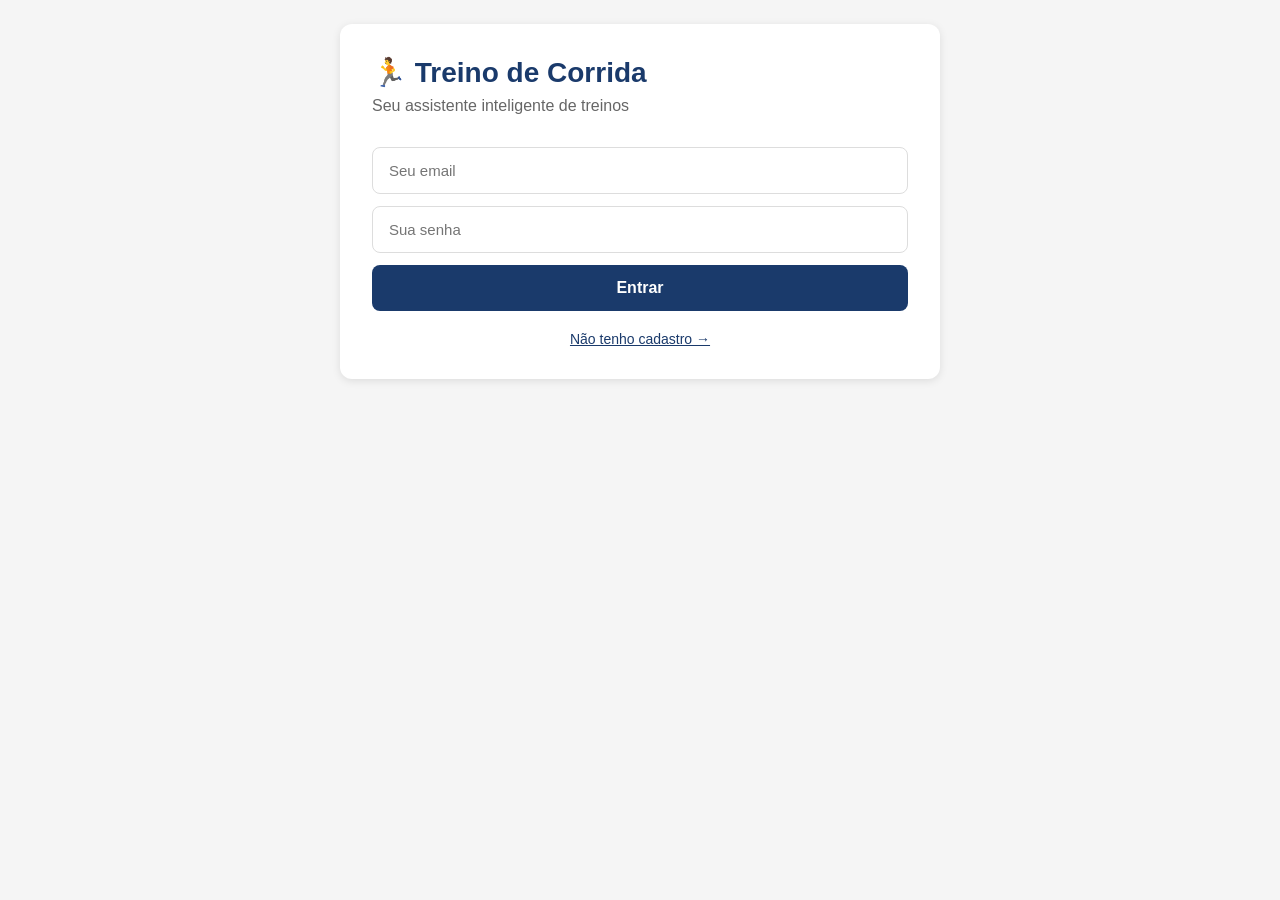
==== corrida-web/index.html @ c20f1a7d "Restauração Front-end" ====
<!DOCTYPE html>
<html lang="pt-BR">

<head>
  <meta charset="UTF-8" />
  <meta name="viewport" content="width=device-width, initial-scale=1.0" />
  <title>Sistema de Treino para Corredores</title>
  <link rel="stylesheet" href="style.css" />
</head>

<body>

  <!-- TELA DE LOGIN -->
  <div id="tela-login" class="tela ativa">
    <div class="card centro">
      <h1>🏃 Treino de Corrida</h1>
      <p class="subtitulo">Seu assistente inteligente de treinos</p>

      <input type="email" id="input-email" placeholder="Seu email" />
      <input type="password" id="input-senha" placeholder="Sua senha" />
      <button onclick="entrar()">Entrar</button>

      <p class="link" onclick="mostrarTela('tela-cadastro')">Não tenho cadastro →</p>
    </div>
  </div>

  <!-- TELA DE CADASTRO -->
  <div id="tela-cadastro" class="tela">
    <div class="card">

      <div class="progresso-container">
        <div class="progresso-barra">
          <div class="progresso-fill" id="progresso-fill"></div>
        </div>
        <p class="progresso-texto" id="progresso-texto">Etapa 1 de 3</p>
      </div>

      <!-- ETAPA 1 -->
      <div class="etapa" id="etapa-1">
        <h2>Dados Pessoais</h2>
        <p class="subtitulo">Vamos começar com suas informações básicas</p>
        <input type="text" id="nome" placeholder="Nome completo" />
        <input type="number" id="idade" placeholder="Idade" />
        <input type="number" id="peso" placeholder="Peso (kg)" />
        <input type="number" id="altura" placeholder="Altura (cm)" />
        <button onclick="proximaEtapa(1)">Próximo →</button>
      </div>

      <!-- ETAPA 2 -->
      <div class="etapa" id="etapa-2" style="display:none">
        <h2>Perfil de Corrida</h2>
        <p class="subtitulo">Conte-nos sobre seus objetivos</p>
        <input type="text" id="objetivo" placeholder="Objetivo (ex: correr 5km)" />
        <input type="number" id="dias" placeholder="Dias disponíveis por semana" />
        <input type="text" id="lesoes" placeholder="Lesões ou restrições (ou 'nenhuma')" />
        <label>Nível de experiência:</label>
        <select id="nivel">
          <option value="iniciante">Iniciante</option>
          <option value="intermediário">Intermediário</option>
          <option value="avançado">Avançado</option>
        </select>
        <button onclick="proximaEtapa(2)">Próximo →</button>
        <p class="link" onclick="voltarEtapa(1)">← Voltar</p>
      </div>

      <!-- ETAPA 3 -->
      <div class="etapa" id="etapa-3" style="display:none">
        <h2>Criar Acesso</h2>
        <p class="subtitulo">Defina seu email e senha para entrar</p>
        <input type="email" id="email" placeholder="Email" />
        <input type="password" id="senha" placeholder="Senha" />
        <button onclick="cadastrar()">Finalizar Cadastro ✅</button>
        <p class="link" onclick="voltarEtapa(2)">← Voltar</p>
      </div>

      <p class="link" onclick="mostrarTela('tela-login')" style="margin-top:8px">Já tenho cadastro</p>
    </div>
  </div>

  <!-- TELA PRINCIPAL -->
  <div id="tela-principal" class="tela">
    <nav>
      <span id="nav-nome">Olá!</span>
      <div class="nav-botoes">
        <button class="nav-btn ativo" onclick="mostrarAba('aba-plano', this)">🏃 Plano</button>
        <button class="nav-btn" onclick="mostrarAba('aba-treino', this)">✅ Treino</button>
        <button class="nav-btn" onclick="mostrarAba('aba-historico', this)">📊 Histórico</button>
      </div>
    </nav>

    <!-- ABA PLANO -->
    <div id="aba-plano" class="aba ativa">
      <div class="card">
        <h2>Plano de Treino</h2>
        <button onclick="gerarPlano()">🏃 Gerar Novo Plano</button>
        <button class="secundario" onclick="ajustarPlano()">🔄 Ajustar com Histórico</button>
        <div id="resultado-plano" class="resultado"></div>
      </div>
    </div>

    <!-- ABA TREINO -->
    <div id="aba-treino" class="aba">
      <div class="card">
        <h2>Registrar Treino</h2>
        <input type="date" id="data-treino" />
        <input type="text" id="tipo-treino" placeholder="Tipo de treino" />
        <input type="number" id="duracao" placeholder="Duração (minutos)" />
        <input type="number" id="distancia" placeholder="Distância (km)" />
        <input type="text" id="observacoes" placeholder="Observações (ou 'nenhuma')" />

        <label>Nível de cansaço: <span id="valor-cansaco">5</span>/10</label>
        <input type="range" min="1" max="10" value="5" id="cansaco" oninput="document.getElementById('valor-cansaco').textContent = this.value" />

        <button onclick="salvarTreino()">✅ Salvar Treino</button>
      </div>
    </div>

    <!-- ABA HISTÓRICO -->
    <div id="aba-historico" class="aba">
      <div class="card">
        <h2>Histórico de Treinos</h2>
        <button onclick="carregarHistorico()">🔄 Atualizar</button>
        <div id="lista-historico"></div>
      </div>
    </div>
  </div>

  <script src="script.js"></script>
</body>

</html>
---- corrida-web/style.css ----
* {
  margin: 0;
  padding: 0;
  box-sizing: border-box;
}

body {
  font-family: Arial, sans-serif;
  background-color: #f5f5f5;
  color: #333;
}

.tela {
  display: none;
  min-height: 100vh;
  padding: 24px;
}

.tela.ativa {
  display: block;
}

.centro {
  max-width: 400px;
  margin: 80px auto 0;
}

.card {
  background: #fff;
  border-radius: 12px;
  padding: 32px;
  box-shadow: 0 2px 8px rgba(0, 0, 0, 0.1);
  max-width: 600px;
  margin: 0 auto 24px;
}

h1 {
  font-size: 28px;
  color: #1A3A6B;
  margin-bottom: 8px;
}

h2 {
  font-size: 22px;
  color: #1A3A6B;
  margin-bottom: 20px;
}

.subtitulo {
  color: #666;
  margin-bottom: 32px;
}

input,
select {
  width: 100%;
  padding: 14px 16px;
  border: 1px solid #ddd;
  border-radius: 8px;
  font-size: 15px;
  margin-bottom: 12px;
  color: #333;
  background: #fff;
}

input:focus,
select:focus {
  outline: none;
  border-color: #1A3A6B;
}

label {
  display: block;
  font-size: 14px;
  color: #555;
  margin-bottom: 6px;
}

button {
  width: 100%;
  padding: 14px;
  background-color: #1A3A6B;
  color: #fff;
  border: none;
  border-radius: 8px;
  font-size: 16px;
  font-weight: bold;
  cursor: pointer;
  margin-bottom: 12px;
}

button:hover {
  background-color: #15305a;
}

button.secundario {
  background-color: #E06C00;
}

button.secundario:hover {
  background-color: #c45e00;
}

.link {
  text-align: center;
  color: #1A3A6B;
  cursor: pointer;
  text-decoration: underline;
  margin-top: 8px;
  font-size: 14px;
}

nav {
  background-color: #1A3A6B;
  padding: 16px 24px;
  display: flex;
  justify-content: space-between;
  align-items: center;
  margin-bottom: 24px;
}

#nav-nome {
  color: #fff;
  font-weight: bold;
  font-size: 16px;
}

.nav-botoes {
  display: flex;
  gap: 8px;
}

.nav-btn {
  width: auto;
  padding: 8px 16px;
  background: transparent;
  border: 2px solid transparent;
  color: #fff;
  font-size: 14px;
  margin-bottom: 0;
}

.nav-btn.ativo {
  border-bottom-color: #E06C00;
}

.nav-btn:hover {
  background: rgba(255, 255, 255, 0.1);
}

.aba {
  display: none;
}

.aba.ativa {
  display: block;
}

.resultado {
  margin-top: 20px;
  padding: 16px;
  background: #f9f9f9;
  border-radius: 8px;
  border: 1px solid #eee;
  white-space: pre-wrap;
  font-size: 14px;
  line-height: 1.6;
  display: none;
}

.treino-card {
  background: #f9f9f9;
  border-radius: 8px;
  padding: 16px;
  margin-bottom: 12px;
  border-left: 4px solid #1A3A6B;
}

.treino-card h3 {
  color: #1A3A6B;
  margin-bottom: 8px;
}

.treino-card p {
  font-size: 13px;
  color: #555;
  margin-bottom: 4px;
}

.mensagem {
  text-align: center;
  color: #999;
  padding: 32px;
}

input[type="range"] {
  padding: 0;
  border: none;
  margin-bottom: 16px;
}

.progresso-container {
  margin-bottom: 28px;
}

.progresso-barra {
  width: 100%;
  height: 8px;
  background-color: #e0e0e0;
  border-radius: 10px;
  overflow: hidden;
  margin-bottom: 8px;
}

.progresso-fill {
  height: 100%;
  width: 33%;
  background-color: #2ecc71;
  border-radius: 10px;
  transition: width 0.4s ease;
}

.progresso-texto {
  font-size: 13px;
  color: #888;
  text-align: right;
}
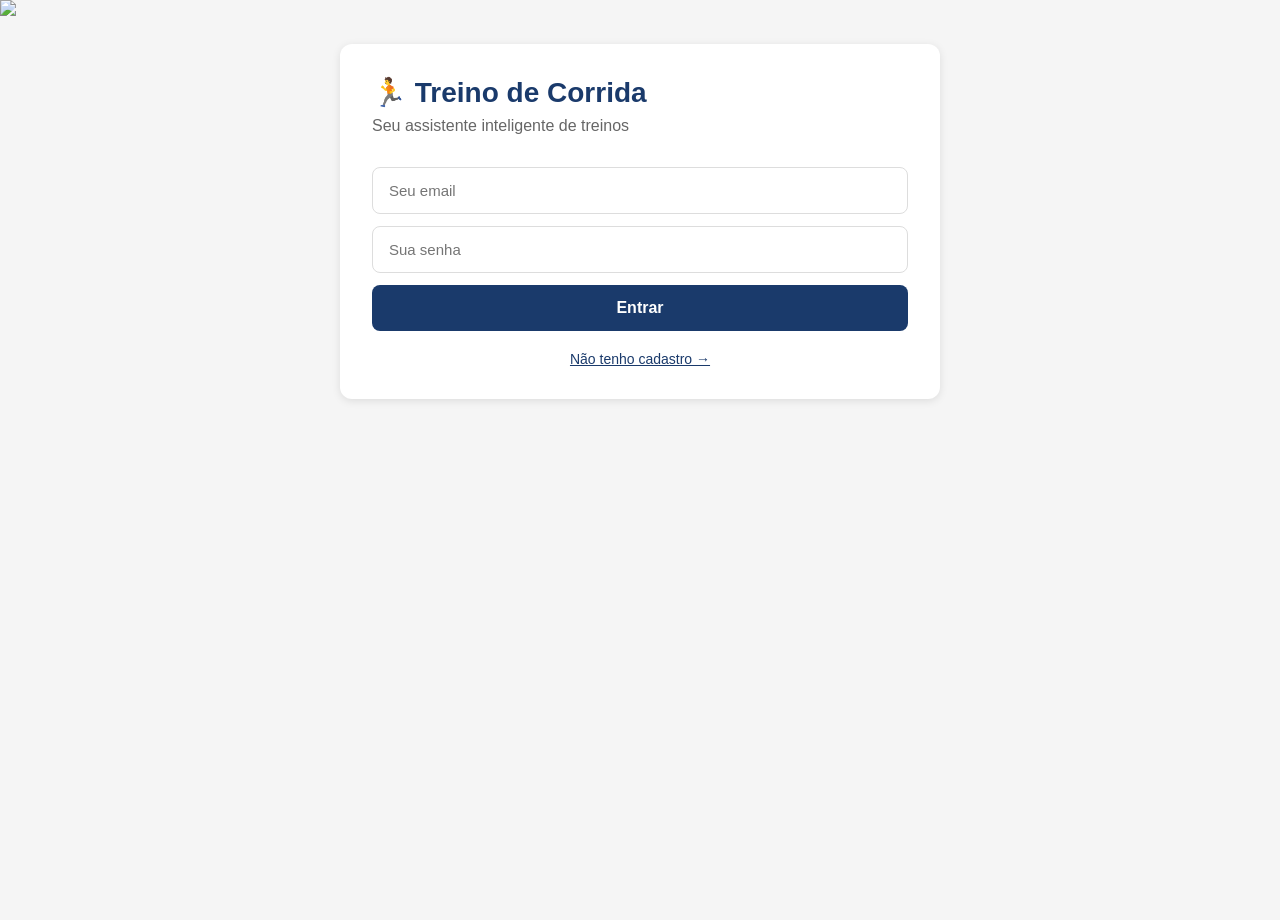
==== commit 83abb274: "Add background image and class to body Alterado a imagem de fundo e centralizado a tela de cadastro/" ====
--- a/corrida-web/index.html
+++ b/corrida-web/index.html
@@ -8,7 +8,8 @@
   <link rel="stylesheet" href="style.css" />
 </head>
 
-<body>
+<body class="bg-corrida">
+  <img src="corrida.avif" class="bg-img">
 
   <!-- TELA DE LOGIN -->
   <div id="tela-login" class="tela ativa">
@@ -128,4 +129,4 @@
   <script src="script.js"></script>
 </body>
 
-</html>+</html>
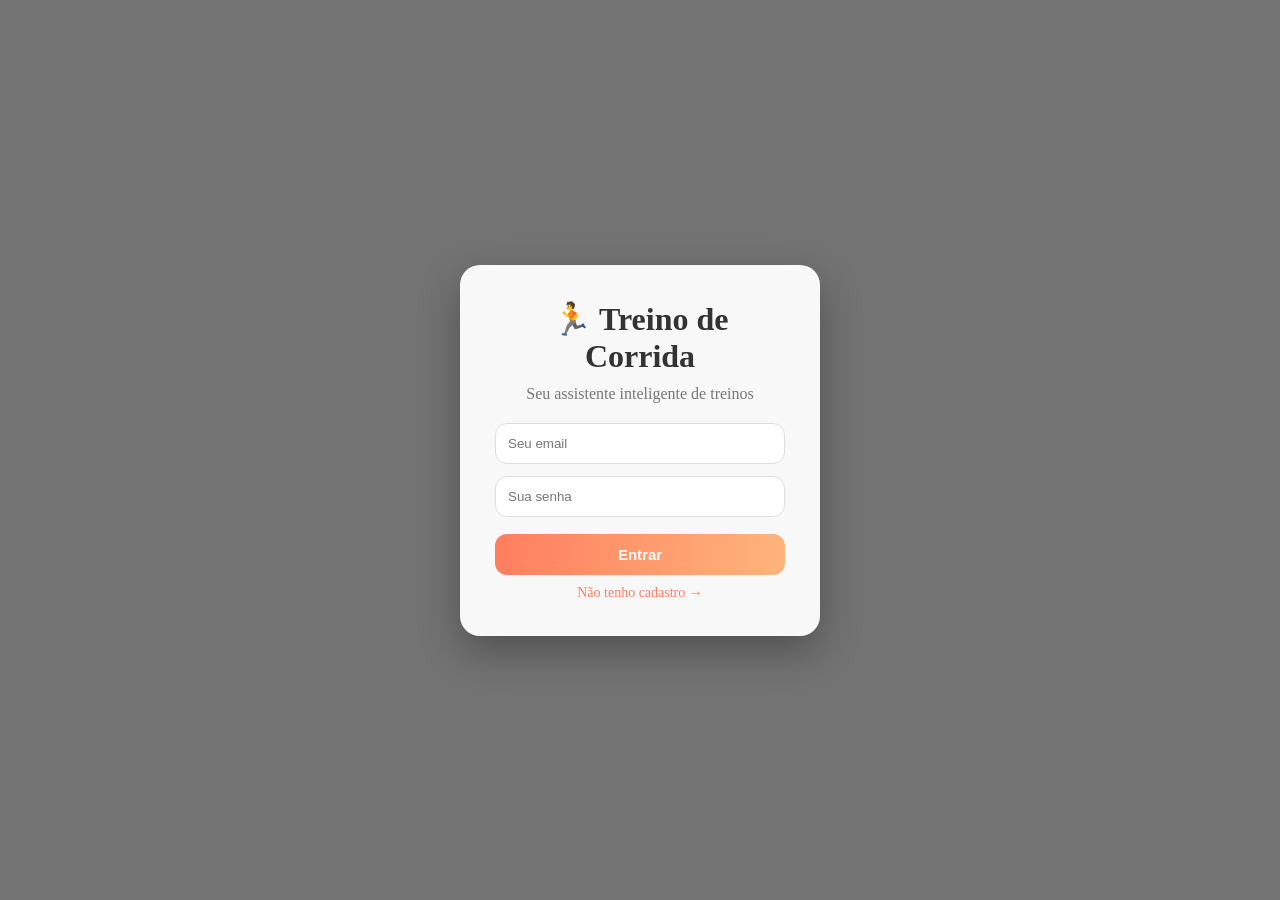
==== commit 5d07627f: "Update index.html codigo postado com uma url de imagem no index, corrigido" ====
--- a/corrida-web/index.html
+++ b/corrida-web/index.html
@@ -9,8 +9,7 @@
 </head>
 
 <body class="bg-corrida">
-  <img src="corrida.avif" class="bg-img">
-
+  
   <!-- TELA DE LOGIN -->
   <div id="tela-login" class="tela ativa">
     <div class="card centro">
--- a/corrida-web/style.css
+++ b/corrida-web/style.css
@@ -1,227 +1,242 @@
+/* RESET */
 * {
   margin: 0;
   padding: 0;
   box-sizing: border-box;
 }
 
+/* FUNDO COM IMAGEM */
 body {
-  font-family: Arial, sans-serif;
-  background-color: #f5f5f5;
-  color: #333;
-}
-
+  background: url('corrida.jpg') no-repeat center center;
+  background-size: cover;
+}
+
+/* OVERLAY ESCURO */
+.bg-corrida::before {
+  content: "";
+  position: fixed;
+  width: 100%;
+  height: 100%;
+  background: rgba(0,0,0,0.55);
+  top: 0;
+  left: 0;
+  z-index: 0;
+}
+
+/* TELAS */
 .tela {
   display: none;
+  width: 100%;
   min-height: 100vh;
-  padding: 24px;
+  align-items: center;
+  justify-content: center;
 }
 
 .tela.ativa {
-  display: block;
-}
-
+  display: flex;
+}
+
+/* CARD */
+.card {
+  position: relative;
+  z-index: 1;
+
+  background: rgba(255, 255, 255, 0.95);
+  backdrop-filter: blur(8px);
+
+  padding: 35px;
+  border-radius: 20px;
+  width: 360px;
+
+  box-shadow: 0 15px 40px rgba(0,0,0,0.3);
+  text-align: center;
+
+  animation: fadeIn 0.6s ease;
+}
+
+/* CENTRALIZAR LOGIN */
 .centro {
-  max-width: 400px;
-  margin: 80px auto 0;
-}
-
-.card {
-  background: #fff;
+  margin: auto;
+}
+
+/* ANIMAÇÃO */
+@keyframes fadeIn {
+  from {
+    opacity: 0;
+    transform: translateY(20px);
+  }
+  to {
+    opacity: 1;
+    transform: translateY(0);
+  }
+}
+
+/* TEXTOS */
+h1, h2 {
+  color: #333;
+  margin-bottom: 10px;
+}
+
+.subtitulo {
+  color: #777;
+  margin-bottom: 20px;
+}
+
+/* INPUTS */
+input, select {
+  width: 100%;
+  padding: 12px;
+  margin-bottom: 12px;
+
   border-radius: 12px;
-  padding: 32px;
-  box-shadow: 0 2px 8px rgba(0, 0, 0, 0.1);
-  max-width: 600px;
-  margin: 0 auto 24px;
-}
-
-h1 {
-  font-size: 28px;
-  color: #1A3A6B;
-  margin-bottom: 8px;
-}
-
-h2 {
-  font-size: 22px;
-  color: #1A3A6B;
-  margin-bottom: 20px;
-}
-
-.subtitulo {
-  color: #666;
-  margin-bottom: 32px;
-}
-
-input,
-select {
-  width: 100%;
-  padding: 14px 16px;
   border: 1px solid #ddd;
-  border-radius: 8px;
+  outline: none;
+
+  transition: 0.3s;
+}
+
+input:focus, select:focus {
+  border-color: #cc2c26;
+  box-shadow: 0 0 6px rgba(214, 95, 65, 0.4);
+}
+
+/* BOTÕES */
+button {
+  width: 100%;
+  padding: 12px;
+  margin-top: 5px;
+
+  border: none;
+  border-radius: 12px;
+
+  background: linear-gradient(90deg, #ff7e5f, #feb47b);
+  color: white;
+  font-weight: bold;
   font-size: 15px;
-  margin-bottom: 12px;
+
+  cursor: pointer;
+  transition: 0.3s;
+}
+
+button:hover {
+  transform: scale(1.03);
+  opacity: 0.9;
+}
+
+/* BOTÃO SECUNDÁRIO */
+.secundario {
+  background: #ddd;
   color: #333;
-  background: #fff;
-}
-
-input:focus,
-select:focus {
-  outline: none;
-  border-color: #1A3A6B;
-}
-
-label {
-  display: block;
+}
+
+.secundario:hover {
+  background: #ccc;
+}
+
+/* LINKS */
+.link {
+  margin-top: 10px;
+  color: #ff7e5f;
+  cursor: pointer;
   font-size: 14px;
-  color: #555;
-  margin-bottom: 6px;
-}
-
-button {
-  width: 100%;
-  padding: 14px;
-  background-color: #1A3A6B;
-  color: #fff;
-  border: none;
-  border-radius: 8px;
-  font-size: 16px;
-  font-weight: bold;
-  cursor: pointer;
-  margin-bottom: 12px;
-}
-
-button:hover {
-  background-color: #15305a;
-}
-
-button.secundario {
-  background-color: #E06C00;
-}
-
-button.secundario:hover {
-  background-color: #c45e00;
-}
-
-.link {
-  text-align: center;
-  color: #1A3A6B;
-  cursor: pointer;
+}
+
+.link:hover {
   text-decoration: underline;
-  margin-top: 8px;
-  font-size: 14px;
-}
-
+}
+
+/* NAVBAR */
 nav {
-  background-color: #1A3A6B;
-  padding: 16px 24px;
+  position: relative;
+  z-index: 1;
+
   display: flex;
   justify-content: space-between;
   align-items: center;
-  margin-bottom: 24px;
-}
-
-#nav-nome {
-  color: #fff;
-  font-weight: bold;
-  font-size: 16px;
+
+  padding: 15px 25px;
+  background: rgba(255,255,255,0.95);
+  backdrop-filter: blur(6px);
+
+  border-bottom: 1px solid #eee;
 }
 
 .nav-botoes {
   display: flex;
-  gap: 8px;
+  gap: 10px;
 }
 
 .nav-btn {
-  width: auto;
-  padding: 8px 16px;
-  background: transparent;
-  border: 2px solid transparent;
-  color: #fff;
-  font-size: 14px;
-  margin-bottom: 0;
+  padding: 8px 12px;
+  border-radius: 10px;
+  border: none;
+  cursor: pointer;
 }
 
 .nav-btn.ativo {
-  border-bottom-color: #E06C00;
-}
-
-.nav-btn:hover {
-  background: rgba(255, 255, 255, 0.1);
-}
-
+  background: #ff7e5f;
+  color: white;
+}
+
+/* ABAS */
 .aba {
   display: none;
+  padding: 20px;
 }
 
 .aba.ativa {
   display: block;
 }
 
+/* RESULTADOS */
 .resultado {
-  margin-top: 20px;
-  padding: 16px;
-  background: #f9f9f9;
-  border-radius: 8px;
-  border: 1px solid #eee;
-  white-space: pre-wrap;
-  font-size: 14px;
-  line-height: 1.6;
-  display: none;
-}
-
-.treino-card {
-  background: #f9f9f9;
-  border-radius: 8px;
-  padding: 16px;
-  margin-bottom: 12px;
-  border-left: 4px solid #1A3A6B;
-}
-
-.treino-card h3 {
-  color: #1A3A6B;
-  margin-bottom: 8px;
-}
-
-.treino-card p {
-  font-size: 13px;
+  margin-top: 15px;
+  text-align: left;
+}
+
+/* PROGRESSO */
+.progresso-container {
+  margin-bottom: 20px;
+}
+
+.progresso-barra {
+  width: 100%;
+  height: 8px;
+  background: #eee;
+  border-radius: 10px;
+}
+
+.progresso-fill {
+  height: 100%;
+  width: 33%;
+  background: linear-gradient(90deg, #ff7e5f, #feb47b);
+  border-radius: 10px;
+}
+
+.progresso-texto {
+  font-size: 12px;
+  margin-top: 5px;
   color: #555;
-  margin-bottom: 4px;
-}
-
-.mensagem {
-  text-align: center;
-  color: #999;
-  padding: 32px;
-}
-
-input[type="range"] {
-  padding: 0;
-  border: none;
-  margin-bottom: 16px;
-}
-
-.progresso-container {
-  margin-bottom: 28px;
-}
-
-.progresso-barra {
-  width: 100%;
-  height: 8px;
-  background-color: #e0e0e0;
-  border-radius: 10px;
-  overflow: hidden;
-  margin-bottom: 8px;
-}
-
-.progresso-fill {
-  height: 100%;
-  width: 33%;
-  background-color: #2ecc71;
-  border-radius: 10px;
-  transition: width 0.4s ease;
-}
-
-.progresso-texto {
-  font-size: 13px;
-  color: #888;
-  text-align: right;
-}+}
+.bg-img {
+  position: fixed;
+  top: 0;
+  left: 0;
+  width: 100%;
+  height: 100%;
+
+  object-fit: cover;
+  z-index: -2;
+}
+
+/* overlay escuro */
+body::before {
+  content: "";
+  position: fixed;
+  width: 100%;
+  height: 100%;
+  background: rgba(0,0,0,0.5);
+  top: 0;
+  left: 0;
+  z-index: -1;
+}
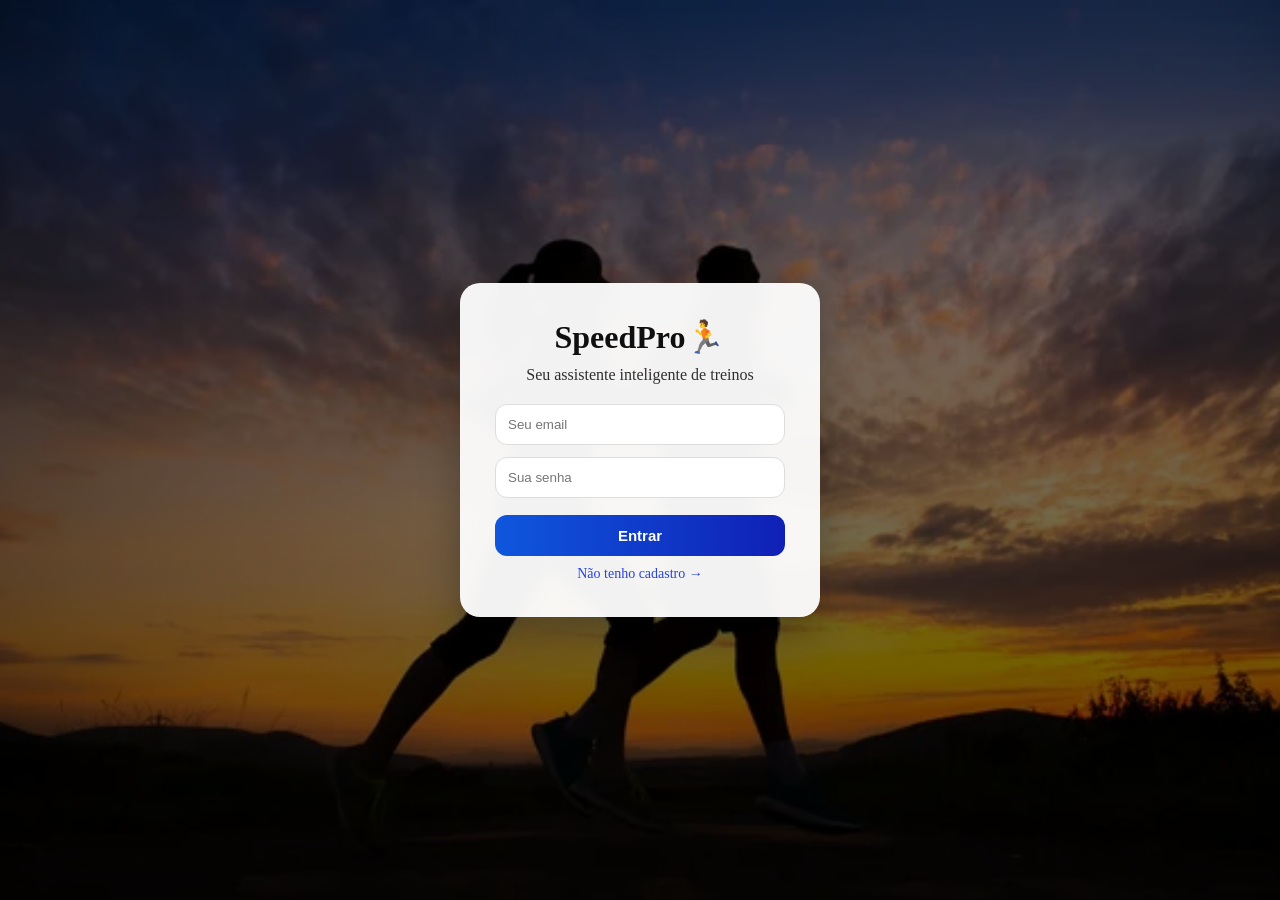
==== commit 24f9d059: "speed" ====
--- a/corrida-web/index.html
+++ b/corrida-web/index.html
@@ -13,7 +13,7 @@
   <!-- TELA DE LOGIN -->
   <div id="tela-login" class="tela ativa">
     <div class="card centro">
-      <h1>🏃 Treino de Corrida</h1>
+      <h1>SpeedPro🏃</h1>
       <p class="subtitulo">Seu assistente inteligente de treinos</p>
 
       <input type="email" id="input-email" placeholder="Seu email" />
--- a/corrida-web/style.css
+++ b/corrida-web/style.css
@@ -73,12 +73,12 @@
 
 /* TEXTOS */
 h1, h2 {
-  color: #333;
+  color: #0f0f0f;
   margin-bottom: 10px;
 }
 
 .subtitulo {
-  color: #777;
+  color: #302e2e;
   margin-bottom: 20px;
 }
 
@@ -109,7 +109,7 @@
   border: none;
   border-radius: 12px;
 
-  background: linear-gradient(90deg, #ff7e5f, #feb47b);
+  background: linear-gradient(90deg, #0f57dd, #1020b6);
   color: white;
   font-weight: bold;
   font-size: 15px;
@@ -136,7 +136,7 @@
 /* LINKS */
 .link {
   margin-top: 10px;
-  color: #ff7e5f;
+  color: #2743e0;
   cursor: pointer;
   font-size: 14px;
 }
@@ -174,7 +174,7 @@
 }
 
 .nav-btn.ativo {
-  background: #ff7e5f;
+  background: #ee3232;
   color: white;
 }
 
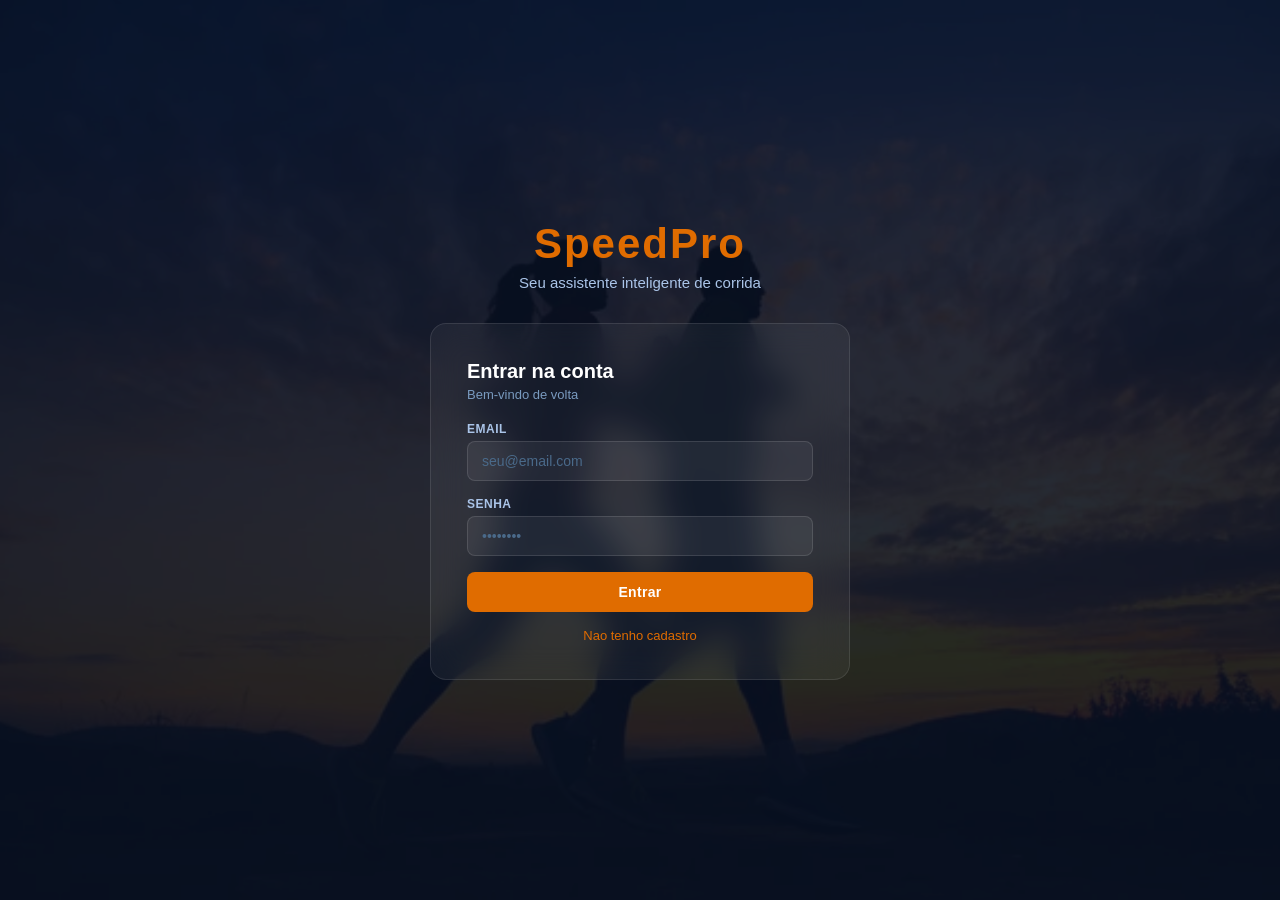
==== commit 07476761: "feat: adiciona LangChain, sidebar, perfil e redesign do frontend" ====
--- a/corrida-web/index.html
+++ b/corrida-web/index.html
@@ -4,128 +4,236 @@
 <head>
   <meta charset="UTF-8" />
   <meta name="viewport" content="width=device-width, initial-scale=1.0" />
-  <title>Sistema de Treino para Corredores</title>
+  <title>SpeedPro — Treino Inteligente</title>
   <link rel="stylesheet" href="style.css" />
+  <script src="script.js"></script>
 </head>
 
-<body class="bg-corrida">
-  
-  <!-- TELA DE LOGIN -->
+<body>
+  <img class="bg-img" src="corrida.jpg" alt="" />
+
+  <!-- ── TELA DE LOGIN ── -->
   <div id="tela-login" class="tela ativa">
-    <div class="card centro">
-      <h1>SpeedPro🏃</h1>
-      <p class="subtitulo">Seu assistente inteligente de treinos</p>
-
-      <input type="email" id="input-email" placeholder="Seu email" />
-      <input type="password" id="input-senha" placeholder="Sua senha" />
-      <button onclick="entrar()">Entrar</button>
-
-      <p class="link" onclick="mostrarTela('tela-cadastro')">Não tenho cadastro →</p>
+    <div class="auth-container">
+      <div class="auth-brand">
+        <h1>SpeedPro</h1>
+        <p>Seu assistente inteligente de corrida</p>
+      </div>
+      <div class="auth-card">
+        <h2>Entrar na conta</h2>
+        <p class="subtitulo">Bem-vindo de volta</p>
+        <label>Email</label>
+        <input type="email" id="input-email" placeholder="seu@email.com" />
+        <label>Senha</label>
+        <input type="password" id="input-senha" placeholder="••••••••" />
+        <button onclick="entrar()">Entrar</button>
+        <p class="link" onclick="mostrarTela('tela-cadastro')">Nao tenho cadastro</p>
+      </div>
     </div>
   </div>
 
-  <!-- TELA DE CADASTRO -->
+  <!-- ── TELA DE CADASTRO ── -->
   <div id="tela-cadastro" class="tela">
-    <div class="card">
-
-      <div class="progresso-container">
-        <div class="progresso-barra">
-          <div class="progresso-fill" id="progresso-fill"></div>
-        </div>
-        <p class="progresso-texto" id="progresso-texto">Etapa 1 de 3</p>
-      </div>
-
-      <!-- ETAPA 1 -->
-      <div class="etapa" id="etapa-1">
-        <h2>Dados Pessoais</h2>
-        <p class="subtitulo">Vamos começar com suas informações básicas</p>
-        <input type="text" id="nome" placeholder="Nome completo" />
-        <input type="number" id="idade" placeholder="Idade" />
-        <input type="number" id="peso" placeholder="Peso (kg)" />
-        <input type="number" id="altura" placeholder="Altura (cm)" />
-        <button onclick="proximaEtapa(1)">Próximo →</button>
-      </div>
-
-      <!-- ETAPA 2 -->
-      <div class="etapa" id="etapa-2" style="display:none">
-        <h2>Perfil de Corrida</h2>
-        <p class="subtitulo">Conte-nos sobre seus objetivos</p>
-        <input type="text" id="objetivo" placeholder="Objetivo (ex: correr 5km)" />
-        <input type="number" id="dias" placeholder="Dias disponíveis por semana" />
-        <input type="text" id="lesoes" placeholder="Lesões ou restrições (ou 'nenhuma')" />
-        <label>Nível de experiência:</label>
-        <select id="nivel">
-          <option value="iniciante">Iniciante</option>
-          <option value="intermediário">Intermediário</option>
-          <option value="avançado">Avançado</option>
-        </select>
-        <button onclick="proximaEtapa(2)">Próximo →</button>
-        <p class="link" onclick="voltarEtapa(1)">← Voltar</p>
-      </div>
-
-      <!-- ETAPA 3 -->
-      <div class="etapa" id="etapa-3" style="display:none">
-        <h2>Criar Acesso</h2>
-        <p class="subtitulo">Defina seu email e senha para entrar</p>
-        <input type="email" id="email" placeholder="Email" />
-        <input type="password" id="senha" placeholder="Senha" />
-        <button onclick="cadastrar()">Finalizar Cadastro ✅</button>
-        <p class="link" onclick="voltarEtapa(2)">← Voltar</p>
-      </div>
-
-      <p class="link" onclick="mostrarTela('tela-login')" style="margin-top:8px">Já tenho cadastro</p>
+    <div class="auth-container">
+      <div class="auth-brand">
+        <h1>SpeedPro</h1>
+        <p>Crie sua conta e comece a treinar</p>
+      </div>
+      <div class="auth-card">
+        <div class="progresso-container">
+          <div class="progresso-barra">
+            <div class="progresso-fill" id="progresso-fill"></div>
+          </div>
+          <p class="progresso-texto" id="progresso-texto">Etapa 1 de 3</p>
+        </div>
+
+        <div id="etapa-1">
+          <h2>Dados Pessoais</h2>
+          <p class="subtitulo">Suas informacoes basicas</p>
+          <label>Nome completo</label>
+          <input type="text" id="nome" placeholder="Como voce se chama" />
+          <label>Idade</label>
+          <input type="number" id="idade" placeholder="Anos" />
+          <label>Peso (kg)</label>
+          <input type="number" id="peso" placeholder="Ex: 70" />
+          <label>Altura (cm)</label>
+          <input type="number" id="altura" placeholder="Ex: 175" />
+          <button onclick="proximaEtapa(1)">Proximo</button>
+          <p class="link" onclick="mostrarTela('tela-login')">Ja tenho cadastro</p>
+        </div>
+
+        <div id="etapa-2" style="display:none">
+          <h2>Perfil de Corrida</h2>
+          <p class="subtitulo">Seus objetivos e disponibilidade</p>
+          <label>Objetivo</label>
+          <input type="text" id="objetivo" placeholder="Ex: correr 5km sem parar" />
+          <label>Dias disponiveis por semana</label>
+          <input type="number" id="dias" placeholder="Ex: 3" />
+          <label>Lesoes ou restricoes</label>
+          <input type="text" id="lesoes" placeholder="Ex: joelho ou 'nenhuma'" />
+          <label>Nivel de experiencia</label>
+          <select id="nivel">
+            <option value="iniciante">Iniciante</option>
+            <option value="intermediario">Intermediario</option>
+            <option value="avancado">Avancado</option>
+          </select>
+          <button onclick="proximaEtapa(2)">Proximo</button>
+          <p class="link" onclick="voltarEtapa(1)">Voltar</p>
+        </div>
+
+        <div id="etapa-3" style="display:none">
+          <h2>Criar Acesso</h2>
+          <p class="subtitulo">Email e senha para entrar</p>
+          <label>Email</label>
+          <input type="email" id="email" placeholder="seu@email.com" />
+          <label>Senha</label>
+          <input type="password" id="senha" placeholder="Minimo 6 caracteres" />
+          <button onclick="cadastrar()">Finalizar Cadastro</button>
+          <p class="link" onclick="voltarEtapa(2)">Voltar</p>
+        </div>
+      </div>
     </div>
   </div>
 
-  <!-- TELA PRINCIPAL -->
+  <!-- ── TELA PRINCIPAL ── -->
   <div id="tela-principal" class="tela">
-    <nav>
-      <span id="nav-nome">Olá!</span>
-      <div class="nav-botoes">
-        <button class="nav-btn ativo" onclick="mostrarAba('aba-plano', this)">🏃 Plano</button>
-        <button class="nav-btn" onclick="mostrarAba('aba-treino', this)">✅ Treino</button>
-        <button class="nav-btn" onclick="mostrarAba('aba-historico', this)">📊 Histórico</button>
-      </div>
-    </nav>
-
-    <!-- ABA PLANO -->
-    <div id="aba-plano" class="aba ativa">
-      <div class="card">
-        <h2>Plano de Treino</h2>
-        <button onclick="gerarPlano()">🏃 Gerar Novo Plano</button>
-        <button class="secundario" onclick="ajustarPlano()">🔄 Ajustar com Histórico</button>
-        <div id="resultado-plano" class="resultado"></div>
-      </div>
-    </div>
-
-    <!-- ABA TREINO -->
-    <div id="aba-treino" class="aba">
-      <div class="card">
-        <h2>Registrar Treino</h2>
-        <input type="date" id="data-treino" />
-        <input type="text" id="tipo-treino" placeholder="Tipo de treino" />
-        <input type="number" id="duracao" placeholder="Duração (minutos)" />
-        <input type="number" id="distancia" placeholder="Distância (km)" />
-        <input type="text" id="observacoes" placeholder="Observações (ou 'nenhuma')" />
-
-        <label>Nível de cansaço: <span id="valor-cansaco">5</span>/10</label>
-        <input type="range" min="1" max="10" value="5" id="cansaco" oninput="document.getElementById('valor-cansaco').textContent = this.value" />
-
-        <button onclick="salvarTreino()">✅ Salvar Treino</button>
-      </div>
-    </div>
-
-    <!-- ABA HISTÓRICO -->
-    <div id="aba-historico" class="aba">
-      <div class="card">
-        <h2>Histórico de Treinos</h2>
-        <button onclick="carregarHistorico()">🔄 Atualizar</button>
-        <div id="lista-historico"></div>
-      </div>
-    </div>
-  </div>
-
-  <script src="script.js"></script>
-</body>
-
-</html>
+
+    <!-- SIDEBAR -->
+    <aside class="sidebar">
+      <div class="sidebar-logo">SpeedPro</div>
+
+      <nav class="sidebar-nav">
+        <button class="sidebar-btn ativo" onclick="trocarAba('aba-plano', this)">
+          <svg viewBox="0 0 24 24" fill="none" stroke="currentColor" stroke-width="2">
+            <path d="M9 5H7a2 2 0 00-2 2v12a2 2 0 002 2h10a2 2 0 002-2V7a2 2 0 00-2-2h-2M9 5a2 2 0 002 2h2a2 2 0 002-2M9 5a2 2 0 012-2h2a2 2 0 012 2" />
+          </svg>
+          Plano de Treino
+        </button>
+        <button class="sidebar-btn" onclick="trocarAba('aba-treino', this)">
+          <svg viewBox="0 0 24 24" fill="none" stroke="currentColor" stroke-width="2">
+            <path d="M12 22c5.523 0 10-4.477 10-10S17.523 2 12 2 2 6.477 2 12s4.477 10 10 10z" />
+            <path d="M12 6v6l4 2" />
+          </svg>
+          Registrar Treino
+        </button>
+        <button class="sidebar-btn" onclick="trocarAba('aba-historico', this); carregarHistorico()">
+          <svg viewBox="0 0 24 24" fill="none" stroke="currentColor" stroke-width="2">
+            <path d="M3 3v18h18" />
+            <path d="M18 9l-5 5-4-4-3 3" />
+          </svg>
+          Historico
+        </button>
+        <button class="sidebar-btn" onclick="trocarAba('aba-perfil', this); carregarPerfil()">
+          <svg viewBox="0 0 24 24" fill="none" stroke="currentColor" stroke-width="2">
+            <path d="M20 21v-2a4 4 0 00-4-4H8a4 4 0 00-4 4v2" />
+            <circle cx="12" cy="7" r="4" />
+          </svg>
+          Meu Perfil
+        </button>
+      </nav>
+
+      <div class="sidebar-footer">
+        <div class="sidebar-user">
+          <div class="sidebar-avatar" id="sidebar-inicial">W</div>
+          <span id="nav-nome">Usuario</span>
+        </div>
+        <button class="sidebar-sair" onclick="mostrarTela('tela-login')">Sair</button>
+      </div>
+    </aside>
+
+    <!-- CONTEUDO PRINCIPAL -->
+    <main class="main-content">
+
+      <!-- ABA PLANO -->
+      <div id="aba-plano" class="aba ativa">
+        <div class="page-header">
+          <h1>Plano de Treino</h1>
+          <p>Gere ou ajuste seu plano personalizado com inteligencia artificial</p>
+        </div>
+        <div class="page-grid">
+          <div class="content-card">
+            <h3>Configurar Plano</h3>
+            <label>Motor de IA</label>
+            <select id="seletor-ia">
+              <option value="groq">Groq Direto — LLaMA 3.3</option>
+              <option value="gemini">LangChain + Groq — Framework</option>
+            </select>
+            <button onclick="gerarPlano()">Gerar Novo Plano</button>
+            <button class="secundario" onclick="ajustarPlano()">Ajustar com Historico</button>
+          </div>
+          <div class="content-card resultado-card">
+            <h3>Seu Plano</h3>
+            <div id="resultado-plano" class="resultado">
+              <p class="placeholder-text">Seu plano aparecera aqui apos a geracao.</p>
+            </div>
+          </div>
+        </div>
+      </div>
+
+      <!-- ABA TREINO -->
+      <div id="aba-treino" class="aba">
+        <div class="page-header">
+          <h1>Registrar Treino</h1>
+          <p>Registre sua sessao de treino de hoje</p>
+        </div>
+        <div class="page-grid">
+          <div class="content-card">
+            <h3>Dados do Treino</h3>
+            <label>Data do treino</label>
+            <input type="date" id="data-treino" />
+            <label>Tipo de treino</label>
+            <input type="text" id="tipo-treino" placeholder="Ex: corrida leve, intervalado..." />
+            <label>Duracao (minutos)</label>
+            <input type="number" id="duracao" placeholder="Ex: 30" />
+            <label>Distancia (km)</label>
+            <input type="number" id="distancia" placeholder="Ex: 5" />
+            <label>Observacoes</label>
+            <input type="text" id="observacoes" placeholder="Como foi o treino?" />
+            <label>Nivel de cansaco: <span id="valor-cansaco">5</span>/10</label>
+            <input type="range" min="1" max="10" value="5" id="cansaco" oninput="document.getElementById('valor-cansaco').textContent = this.value" />
+            <button onclick="salvarTreino()">Salvar Treino</button>
+          </div>
+          <div class="content-card info-card">
+            <h3>Dica do Dia</h3>
+            <p>Registrar seus treinos e fundamental para acompanhar sua evolucao. Inclua observacoes honestas sobre como se sentiu — isso ajuda a IA a ajustar seu plano.</p>
+            <div class="info-stat">
+              <span>Gere seu plano primeiro para obter o ID do plano ativo.</span>
+            </div>
+          </div>
+        </div>
+      </div>
+
+      <!-- ABA HISTORICO -->
+      <div id="aba-historico" class="aba">
+        <div class="page-header">
+          <h1>Historico de Treinos</h1>
+          <p>Acompanhe sua evolucao ao longo do tempo</p>
+        </div>
+        <div class="content-card full-card">
+          <div class="card-header-row">
+            <h3>Ultimas sessoes</h3>
+            <button class="btn-small" onclick="carregarHistorico()">Atualizar</button>
+          </div>
+          <div id="lista-historico">
+            <p class="placeholder-text">Carregue seu historico clicando em Atualizar.</p>
+          </div>
+        </div>
+      </div>
+
+      <!-- ABA PERFIL -->
+      <div id="aba-perfil" class="aba">
+        <div class="page-header">
+          <h1>Meu Perfil</h1>
+          <p>Mantenha seus dados atualizados para planos mais precisos</p>
+        </div>
+        <div class="page-grid">
+          <div class="content-card">
+            <h3>Dados Pessoais</h3>
+            <label>Nome</label>
+            <input type="text" id="perfil-nome" placeholder="Seu nome" />
+            <label>Idade</label>
+            <input type="number" id="perfil-idade" placeholder="Anos" />
+            <label>Peso (kg)</label>
+            <input type="number" id="perfil-peso" placeholder="Ex: 70" />
+            <label>Altura (cm)</label>
+            <input type="number" id="perfil-altura
--- a/corrida-web/style.css
+++ b/corrida-web/style.css
@@ -1,242 +1,527 @@
-/* RESET */
+/* ── RESET ── */
 * {
   margin: 0;
   padding: 0;
   box-sizing: border-box;
 }
 
-/* FUNDO COM IMAGEM */
 body {
-  background: url('corrida.jpg') no-repeat center center;
-  background-size: cover;
-}
-
-/* OVERLAY ESCURO */
-.bg-corrida::before {
+  font-family: Arial, sans-serif;
+  color: #fff;
+  min-height: 100vh;
+  overflow-x: hidden;
+}
+
+/* ── FUNDO ── */
+.bg-img {
+  position: fixed;
+  top: 0;
+  left: 0;
+  width: 100%;
+  height: 100%;
+  object-fit: cover;
+  z-index: -2;
+}
+
+body::before {
   content: "";
   position: fixed;
-  width: 100%;
-  height: 100%;
-  background: rgba(0,0,0,0.55);
   top: 0;
   left: 0;
-  z-index: 0;
-}
-
-/* TELAS */
+  width: 100%;
+  height: 100%;
+  background: rgba(8, 18, 36, 0.88);
+  z-index: -1;
+}
+
+/* ── TELAS ── */
 .tela {
   display: none;
-  width: 100%;
   min-height: 100vh;
+}
+
+.tela.ativa {
+  display: flex;
+}
+
+/* ── AUTH (LOGIN / CADASTRO) ── */
+.auth-container {
+  display: flex;
+  flex-direction: column;
   align-items: center;
   justify-content: center;
-}
-
-.tela.ativa {
-  display: flex;
-}
-
-/* CARD */
-.card {
-  position: relative;
-  z-index: 1;
-
-  background: rgba(255, 255, 255, 0.95);
-  backdrop-filter: blur(8px);
-
-  padding: 35px;
-  border-radius: 20px;
-  width: 360px;
-
-  box-shadow: 0 15px 40px rgba(0,0,0,0.3);
+  width: 100%;
+  padding: 40px 20px;
+  gap: 32px;
+}
+
+.auth-brand {
   text-align: center;
-
-  animation: fadeIn 0.6s ease;
-}
-
-/* CENTRALIZAR LOGIN */
-.centro {
-  margin: auto;
-}
-
-/* ANIMAÇÃO */
+}
+
+.auth-brand h1 {
+  font-size: 42px;
+  font-weight: bold;
+  color: #E06C00;
+  letter-spacing: 2px;
+}
+
+.auth-brand p {
+  color: #aac4e8;
+  font-size: 15px;
+  margin-top: 6px;
+}
+
+.auth-card {
+  background: rgba(255, 255, 255, 0.05);
+  border: 1px solid rgba(255, 255, 255, 0.1);
+  backdrop-filter: blur(16px);
+  border-radius: 16px;
+  padding: 36px;
+  width: 100%;
+  max-width: 420px;
+  animation: fadeIn 0.5s ease;
+}
+
 @keyframes fadeIn {
   from {
     opacity: 0;
-    transform: translateY(20px);
+    transform: translateY(16px);
   }
+
   to {
     opacity: 1;
     transform: translateY(0);
   }
 }
 
-/* TEXTOS */
-h1, h2 {
-  color: #0f0f0f;
-  margin-bottom: 10px;
+/* ── TEXTOS ── */
+h1 {
+  font-size: 26px;
+  color: #fff;
+  margin-bottom: 4px;
+}
+
+h2 {
+  font-size: 20px;
+  color: #fff;
+  margin-bottom: 4px;
+}
+
+h3 {
+  font-size: 16px;
+  color: #fff;
+  margin-bottom: 16px;
+  font-weight: 600;
 }
 
 .subtitulo {
-  color: #302e2e;
+  color: #7a9bc0;
+  font-size: 13px;
   margin-bottom: 20px;
 }
 
-/* INPUTS */
-input, select {
+label {
+  display: block;
+  font-size: 12px;
+  color: #aac4e8;
+  margin-bottom: 5px;
+  margin-top: 12px;
+  font-weight: 600;
+  letter-spacing: 0.5px;
+  text-transform: uppercase;
+}
+
+/* ── INPUTS ── */
+input,
+select {
+  width: 100%;
+  padding: 11px 14px;
+  margin-bottom: 4px;
+  border-radius: 8px;
+  border: 1px solid rgba(255, 255, 255, 0.12);
+  background: rgba(255, 255, 255, 0.06);
+  color: #fff;
+  font-size: 14px;
+  outline: none;
+  transition: 0.2s;
+}
+
+input::placeholder {
+  color: #4a6a8a;
+}
+
+input:focus,
+select:focus {
+  border-color: #E06C00;
+  background: rgba(255, 255, 255, 0.09);
+}
+
+select option {
+  background: #0d1f3c;
+  color: #fff;
+}
+
+input[type="range"] {
+  padding: 0;
+  background: transparent;
+  border: none;
+  cursor: pointer;
+  accent-color: #E06C00;
+}
+
+/* ── BOTOES ── */
+button {
   width: 100%;
   padding: 12px;
-  margin-bottom: 12px;
-
-  border-radius: 12px;
-  border: 1px solid #ddd;
-  outline: none;
-
-  transition: 0.3s;
-}
-
-input:focus, select:focus {
-  border-color: #cc2c26;
-  box-shadow: 0 0 6px rgba(214, 95, 65, 0.4);
-}
-
-/* BOTÕES */
-button {
-  width: 100%;
-  padding: 12px;
-  margin-top: 5px;
-
+  margin-top: 12px;
   border: none;
-  border-radius: 12px;
-
-  background: linear-gradient(90deg, #0f57dd, #1020b6);
-  color: white;
+  border-radius: 8px;
+  background: #E06C00;
+  color: #fff;
   font-weight: bold;
-  font-size: 15px;
-
+  font-size: 14px;
   cursor: pointer;
-  transition: 0.3s;
+  transition: 0.2s;
+  letter-spacing: 0.3px;
 }
 
 button:hover {
-  transform: scale(1.03);
-  opacity: 0.9;
-}
-
-/* BOTÃO SECUNDÁRIO */
+  background: #c45e00;
+  transform: translateY(-1px);
+}
+
 .secundario {
-  background: #ddd;
-  color: #333;
+  background: rgba(255, 255, 255, 0.07);
+  color: #ccc;
+  border: 1px solid rgba(255, 255, 255, 0.12);
 }
 
 .secundario:hover {
-  background: #ccc;
-}
-
-/* LINKS */
+  background: rgba(255, 255, 255, 0.13);
+  color: #fff;
+}
+
+.btn-small {
+  width: auto;
+  padding: 7px 16px;
+  font-size: 13px;
+  margin-top: 0;
+}
+
 .link {
-  margin-top: 10px;
-  color: #2743e0;
+  display: block;
+  text-align: center;
+  margin-top: 16px;
+  color: #E06C00;
+  font-size: 13px;
   cursor: pointer;
-  font-size: 14px;
 }
 
 .link:hover {
   text-decoration: underline;
 }
 
-/* NAVBAR */
-nav {
-  position: relative;
-  z-index: 1;
-
-  display: flex;
-  justify-content: space-between;
-  align-items: center;
-
-  padding: 15px 25px;
-  background: rgba(255,255,255,0.95);
-  backdrop-filter: blur(6px);
-
-  border-bottom: 1px solid #eee;
-}
-
-.nav-botoes {
-  display: flex;
-  gap: 10px;
-}
-
-.nav-btn {
-  padding: 8px 12px;
+/* ── PROGRESSO ── */
+.progresso-container {
+  margin-bottom: 24px;
+}
+
+.progresso-barra {
+  width: 100%;
+  height: 4px;
+  background: rgba(255, 255, 255, 0.1);
   border-radius: 10px;
-  border: none;
-  cursor: pointer;
-}
-
-.nav-btn.ativo {
-  background: #ee3232;
-  color: white;
-}
-
-/* ABAS */
-.aba {
-  display: none;
-  padding: 20px;
-}
-
-.aba.ativa {
-  display: block;
-}
-
-/* RESULTADOS */
-.resultado {
-  margin-top: 15px;
-  text-align: left;
-}
-
-/* PROGRESSO */
-.progresso-container {
-  margin-bottom: 20px;
-}
-
-.progresso-barra {
-  width: 100%;
-  height: 8px;
-  background: #eee;
-  border-radius: 10px;
+  overflow: hidden;
 }
 
 .progresso-fill {
   height: 100%;
   width: 33%;
-  background: linear-gradient(90deg, #ff7e5f, #feb47b);
+  background: #E06C00;
   border-radius: 10px;
+  transition: width 0.4s ease;
 }
 
 .progresso-texto {
-  font-size: 12px;
-  margin-top: 5px;
-  color: #555;
-}
-.bg-img {
+  font-size: 11px;
+  margin-top: 6px;
+  color: #7a9bc0;
+  text-align: right;
+}
+
+/* ── TELA PRINCIPAL ── */
+#tela-principal {
+  display: none;
+  flex-direction: row;
+  min-height: 100vh;
+}
+
+#tela-principal.ativa {
+  display: flex;
+}
+
+/* ── SIDEBAR ── */
+.sidebar {
+  width: 240px;
+  min-height: 100vh;
+  background: rgba(8, 18, 36, 0.75);
+  backdrop-filter: blur(20px);
+  border-right: 1px solid rgba(255, 255, 255, 0.07);
+  display: flex;
+  flex-direction: column;
+  padding: 24px 16px;
   position: fixed;
   top: 0;
   left: 0;
-  width: 100%;
-  height: 100%;
-
-  object-fit: cover;
-  z-index: -2;
-}
-
-/* overlay escuro */
-body::before {
-  content: "";
-  position: fixed;
-  width: 100%;
-  height: 100%;
-  background: rgba(0,0,0,0.5);
-  top: 0;
-  left: 0;
-  z-index: -1;
-}
+  height: 100vh;
+  z-index: 100;
+}
+
+.sidebar-logo {
+  font-size: 22px;
+  font-weight: bold;
+  color: #E06C00;
+  letter-spacing: 2px;
+  padding: 8px 12px 28px;
+  border-bottom: 1px solid rgba(255, 255, 255, 0.07);
+  margin-bottom: 20px;
+}
+
+.sidebar-nav {
+  display: flex;
+  flex-direction: column;
+  gap: 4px;
+  flex: 1;
+}
+
+.sidebar-btn {
+  width: 100%;
+  display: flex;
+  align-items: center;
+  gap: 10px;
+  padding: 11px 14px;
+  border-radius: 8px;
+  border: none;
+  background: transparent;
+  color: #7a9bc0;
+  font-size: 14px;
+  font-weight: 500;
+  cursor: pointer;
+  text-align: left;
+  margin-top: 0;
+  transition: 0.2s;
+}
+
+.sidebar-btn svg {
+  width: 18px;
+  height: 18px;
+  flex-shrink: 0;
+  stroke: currentColor;
+}
+
+.sidebar-btn:hover {
+  background: rgba(255, 255, 255, 0.06);
+  color: #fff;
+  transform: none;
+}
+
+.sidebar-btn.ativo {
+  background: rgba(224, 108, 0, 0.15);
+  color: #E06C00;
+  border: 1px solid rgba(224, 108, 0, 0.25);
+}
+
+.sidebar-footer {
+  border-top: 1px solid rgba(255, 255, 255, 0.07);
+  padding-top: 16px;
+}
+
+.sidebar-user {
+  display: flex;
+  align-items: center;
+  gap: 10px;
+  padding: 10px 12px;
+  margin-bottom: 8px;
+}
+
+.sidebar-avatar {
+  width: 34px;
+  height: 34px;
+  border-radius: 50%;
+  background: #E06C00;
+  color: #fff;
+  font-weight: bold;
+  font-size: 14px;
+  display: flex;
+  align-items: center;
+  justify-content: center;
+  flex-shrink: 0;
+}
+
+#nav-nome {
+  font-size: 13px;
+  color: #aac4e8;
+  white-space: nowrap;
+  overflow: hidden;
+  text-overflow: ellipsis;
+}
+
+.sidebar-sair {
+  background: transparent;
+  border: 1px solid rgba(255, 255, 255, 0.1);
+  color: #7a9bc0;
+  font-size: 13px;
+  padding: 9px;
+  margin-top: 0;
+  border-radius: 8px;
+}
+
+.sidebar-sair:hover {
+  background: rgba(255, 255, 255, 0.06);
+  color: #fff;
+  transform: none;
+}
+
+/* ── CONTEUDO PRINCIPAL ── */
+.main-content {
+  margin-left: 240px;
+  flex: 1;
+  min-height: 100vh;
+  padding: 0;
+}
+
+/* ── ABAS ── */
+.aba {
+  display: none;
+  padding: 36px 40px;
+}
+
+.aba.ativa {
+  display: block;
+}
+
+.page-header {
+  margin-bottom: 28px;
+  padding-bottom: 20px;
+  border-bottom: 1px solid rgba(255, 255, 255, 0.07);
+}
+
+.page-header h1 {
+  font-size: 26px;
+  font-weight: bold;
+  color: #fff;
+  margin-bottom: 4px;
+}
+
+.page-header p {
+  color: #7a9bc0;
+  font-size: 14px;
+}
+
+/* ── GRID ── */
+.page-grid {
+  display: grid;
+  grid-template-columns: 320px 1fr;
+  gap: 24px;
+  align-items: start;
+}
+
+/* ── CARDS DE CONTEUDO ── */
+.content-card {
+  background: rgba(255, 255, 255, 0.04);
+  border: 1px solid rgba(255, 255, 255, 0.08);
+  border-radius: 12px;
+  padding: 24px;
+}
+
+.full-card {
+  width: 100%;
+}
+
+.card-header-row {
+  display: flex;
+  justify-content: space-between;
+  align-items: center;
+  margin-bottom: 20px;
+}
+
+.card-header-row h3 {
+  margin-bottom: 0;
+}
+
+.resultado-card {
+  min-height: 400px;
+}
+
+/* ── RESULTADO DO PLANO ── */
+.resultado {
+  line-height: 1.8;
+  font-size: 14px;
+  color: #dde8f5;
+  max-height: 520px;
+  overflow-y: auto;
+}
+
+.resultado h2,
+.resultado h3,
+.resultado h4 {
+  color: #E06C00;
+  margin: 14px 0 6px;
+}
+
+.resultado strong {
+  color: #fff;
+}
+
+.placeholder-text {
+  color: #4a6a8a;
+  font-size: 14px;
+  font-style: italic;
+}
+
+/* ── INFO CARD ── */
+.info-card p {
+  color: #7a9bc0;
+  font-size: 14px;
+  line-height: 1.7;
+}
+
+.info-stat {
+  margin-top: 20px;
+  padding: 12px;
+  background: rgba(224, 108, 0, 0.08);
+  border: 1px solid rgba(224, 108, 0, 0.2);
+  border-radius: 8px;
+  color: #aac4e8;
+  font-size: 13px;
+}
+
+/* ── HISTORICO ── */
+.treino-card {
+  background: rgba(255, 255, 255, 0.04);
+  border: 1px solid rgba(255, 255, 255, 0.08);
+  border-left: 3px solid #E06C00;
+  border-radius: 10px;
+  padding: 16px 18px;
+  margin-bottom: 12px;
+}
+
+.treino-card h3 {
+  color: #fff;
+  font-size: 15px;
+  margin-bottom: 6px;
+}
+
+.treino-card p {
+  color: #7a9bc0;
+  font-size: 13px;
+  line-height: 1.7;
+}
+
+.mensagem {
+  color: #4a6a8a;
+  text-align: center;
+  padding: 32px;
+  font-size: 14px;
+}
